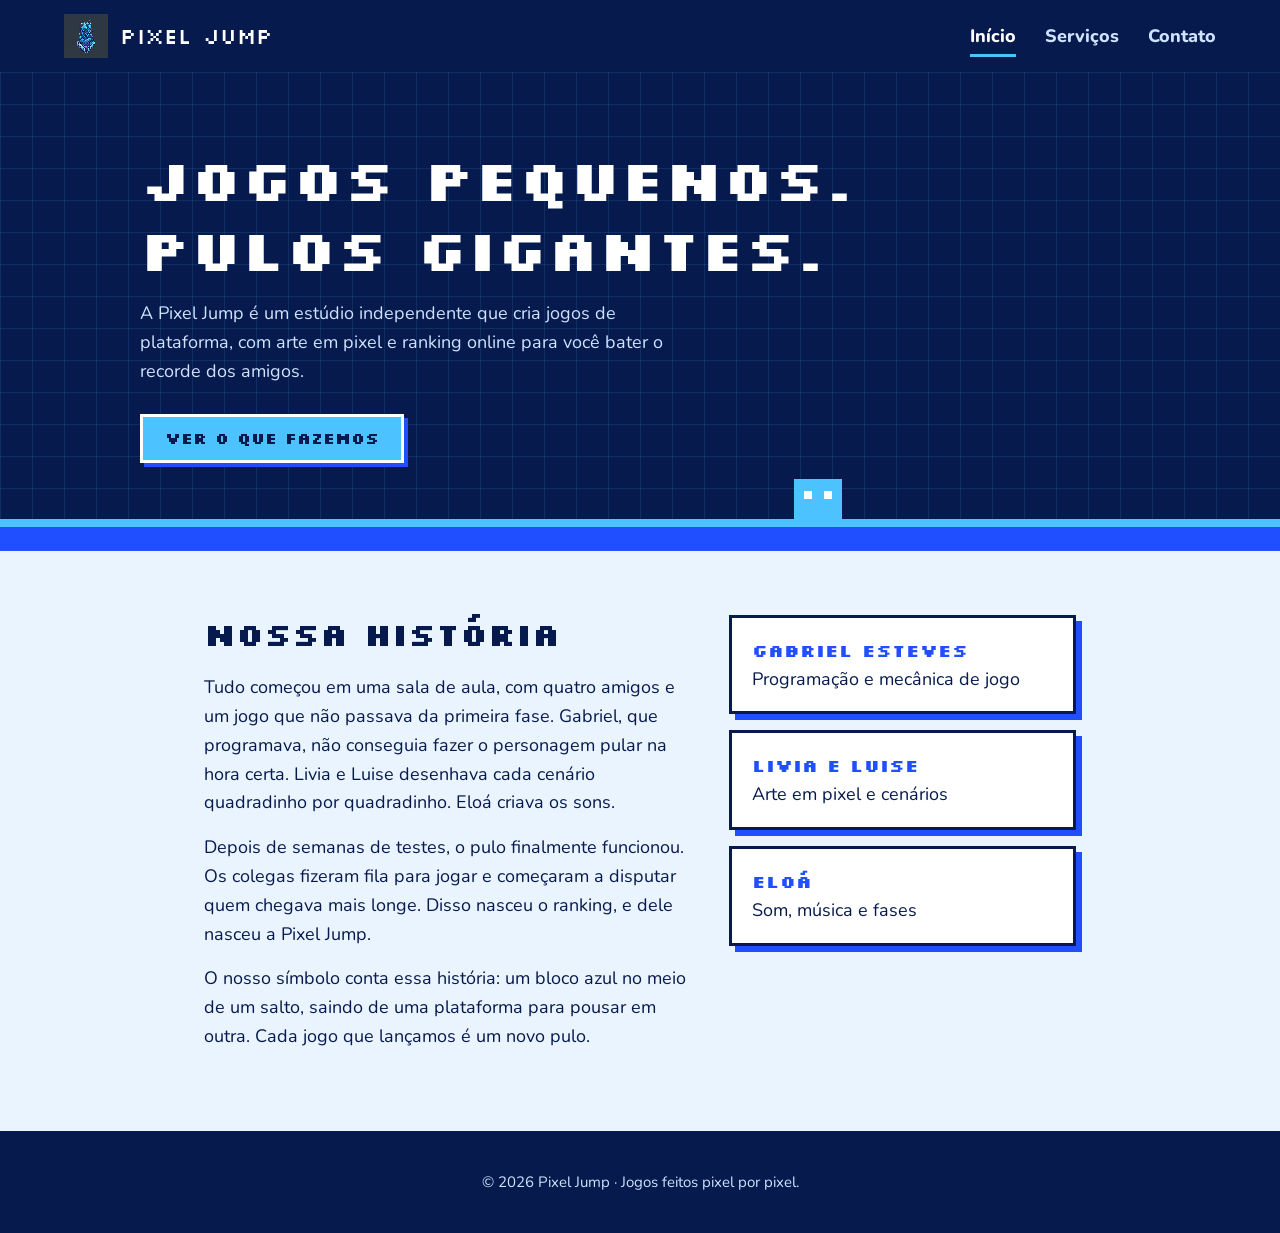
==== site/index.html @ 45aedc46 "commit antes da conexão site e jogo" ====
<!DOCTYPE html>
<html lang="pt-br">
<head>
<meta charset="UTF-8">
<meta name="viewport" content="width=device-width, initial-scale=1.0">
<title>Pixel Jump | Estúdio de jogos</title>
<link rel="icon" href="Imagem_Logo.jpg" type="image/svg+xml">
<link rel="preconnect" href="https://fonts.googleapis.com">
<link rel="preconnect" href="https://fonts.gstatic.com" crossorigin>
<link href="https://fonts.googleapis.com/css2?family=Nunito:wght@400;600;800&family=Silkscreen:wght@400;700&display=swap" rel="stylesheet">
<link rel="stylesheet" href="style.css">
</head>
<body>
<header class="topo">
  <a class="marca" href="index.html"><img src="Imagem_Logo.jpg" alt=""><span>Pixel Jump</span></a>
  <nav class="menu">
    <a href="index.html" aria-current="page">Início</a>
    <a href="servicos.html">Serviços</a>
    <a href="contato.html">Contato</a>
  </nav>
</header>
<main>
  <section class="hero">
    <div class="hero-in">
      <h1>Jogos pequenos. Pulos gigantes.</h1>
      <p>A Pixel Jump é um estúdio independente que cria jogos de plataforma, com arte em pixel e ranking online para você bater o recorde dos amigos.</p>
      <a class="btn" href="servicos.html">Ver o que fazemos</a>
    </div>
    <div class="chao"><div class="heroi" aria-hidden="true"></div></div>
  </section>


  <section class="bloco hist">
    <div>
      <h2>Nossa história</h2>
      <p>Tudo começou em uma sala de aula, com quatro amigos e um jogo que não passava da primeira fase. Gabriel, que programava, não conseguia fazer o personagem pular na hora certa. Livia e Luise desenhava cada cenário quadradinho por quadradinho. Eloá criava os sons.</p>
      <p>Depois de semanas de testes, o pulo finalmente funcionou. Os colegas fizeram fila para jogar e começaram a disputar quem chegava mais longe. Disso nasceu o ranking, e dele nasceu a Pixel Jump.</p>
      <p>O nosso símbolo conta essa história: um bloco azul no meio de um salto, saindo de uma plataforma para pousar em outra. Cada jogo que lançamos é um novo pulo.</p>
    </div>
    <ul class="fundadores">
      <li><strong>Gabriel Esteves</strong>Programação e mecânica de jogo</li>
      <li><strong>Livia e Luise</strong>Arte em pixel e cenários</li>
      <li><strong>Eloá</strong>Som, música e fases</li>
    </ul>
  </section>
</main>
<footer class="rodape"><p>© 2026 Pixel Jump · Jogos feitos pixel por pixel.</p></footer>
</body>
</html>
---- site/style.css ----
:root{--noite:#071a4d;--medio:#123a9c;--royal:#1f4fff;--ceu:#4cc3ff;--gelo:#eaf4ff}
*{box-sizing:border-box}
body{margin:0;font:18px/1.6 Nunito,Arial,sans-serif;background:var(--gelo);color:var(--noite)}
h1,h2,h3,.marca span,.btn{font-family:Silkscreen,"Courier New",monospace;line-height:1.2}
a:focus-visible,button:focus-visible,input:focus-visible,select:focus-visible,textarea:focus-visible{outline:3px solid var(--ceu);outline-offset:2px}


.topo{background:var(--noite);display:flex;justify-content:space-between;align-items:center;flex-wrap:wrap;gap:12px;padding:14px 5vw}
.marca{display:flex;align-items:center;gap:12px;color:#fff;text-decoration:none;font-size:22px}
.marca img{width:44px;height:44px;image-rendering:pixelated}
.menu a{color:#cfe3ff;text-decoration:none;margin-left:24px;font-weight:800;padding:6px 0;border-bottom:3px solid transparent}
.menu a:hover,.menu a[aria-current]{color:#fff;border-color:var(--ceu)}


.hero{background-color:var(--noite);background-image:linear-gradient(rgba(76,195,255,.12) 1px,transparent 1px),linear-gradient(90deg,rgba(76,195,255,.12) 1px,transparent 1px);background-size:32px 32px;color:#fff;padding:72px 5vw 0;overflow:hidden}
.hero-in{max-width:1000px;margin:auto}
.hero h1{font-size:clamp(30px,6vw,58px);margin:0 0 16px;max-width:14ch}
.hero p{max-width:52ch;color:#cfe3ff;margin:0 0 28px}
.chao{position:relative;height:32px;background:var(--royal);margin:56px -5vw 0;border-top:8px solid var(--ceu)}
.heroi{position:absolute;left:62%;bottom:100%;width:48px;height:48px;background:var(--ceu);animation:pulo 1.6s steps(8) infinite}
.heroi::before{content:"";position:absolute;left:10px;top:12px;width:8px;height:8px;background:#fff;box-shadow:20px 0 #fff}
@keyframes pulo{0%,100%{transform:translateY(0)}50%{transform:translateY(-120px)}}
@media (prefers-reduced-motion:reduce){.heroi{animation:none}}


.btn{display:inline-block;background:var(--ceu);color:var(--noite);border:3px solid var(--noite);box-shadow:4px 4px 0 var(--royal);padding:12px 22px;font-size:16px;font-weight:700;cursor:pointer;text-decoration:none}
.hero .btn{border-color:#fff}
.btn:hover{transform:translate(2px,2px);box-shadow:2px 2px 0 var(--royal)}


.bloco{max-width:1000px;margin:auto;padding:64px 5vw}
h2{font-size:clamp(22px,3.5vw,32px);margin:0 0 20px}
.sub{max-width:60ch;margin:0 0 32px}
.hist{display:grid;gap:40px;grid-template-columns:1.4fr 1fr;align-items:start}
.hist p{max-width:62ch;margin:0 0 16px}
.fundadores{list-style:none;padding:0;margin:0;display:grid;gap:16px}
.fundadores li,.card{background:#fff;border:3px solid var(--noite);box-shadow:6px 6px 0 var(--royal);padding:18px 20px}
.fundadores strong{display:block;font-family:Silkscreen,"Courier New",monospace;color:var(--royal)}
.cards{display:grid;gap:32px;grid-template-columns:repeat(auto-fit,minmax(270px,1fr))}
.card{border-left:14px solid var(--royal);padding:24px}
.card h3{margin:0 0 10px;font-size:18px;color:var(--medio)}
.card p{margin:0}


.contato{display:grid;gap:40px;grid-template-columns:1fr 1fr}
form{display:grid;gap:16px;background:#fff;border:3px solid var(--noite);box-shadow:8px 8px 0 var(--royal);padding:28px}
label{font-weight:800}
input,select,textarea{width:100%;padding:10px;margin-top:6px;border:3px solid var(--noite);background:var(--gelo);font:inherit;color:var(--noite)}
.termos{display:flex;gap:10px;align-items:center;font-weight:600}
.termos input{width:auto;margin:0}
.acoes{display:flex;gap:14px;flex-wrap:wrap}
#ok{display:none;margin:0;font-weight:800;color:var(--royal)}
iframe{width:100%;height:100%;min-height:380px;border:3px solid var(--noite);box-shadow:8px 8px 0 var(--ceu)}


.rodape{background:var(--noite);color:#cfe3ff;text-align:center;padding:24px 5vw;font-size:15px}
@media(max-width:800px){.hist,.contato{grid-template-columns:1fr}.menu a{margin:0 16px 0 0}}
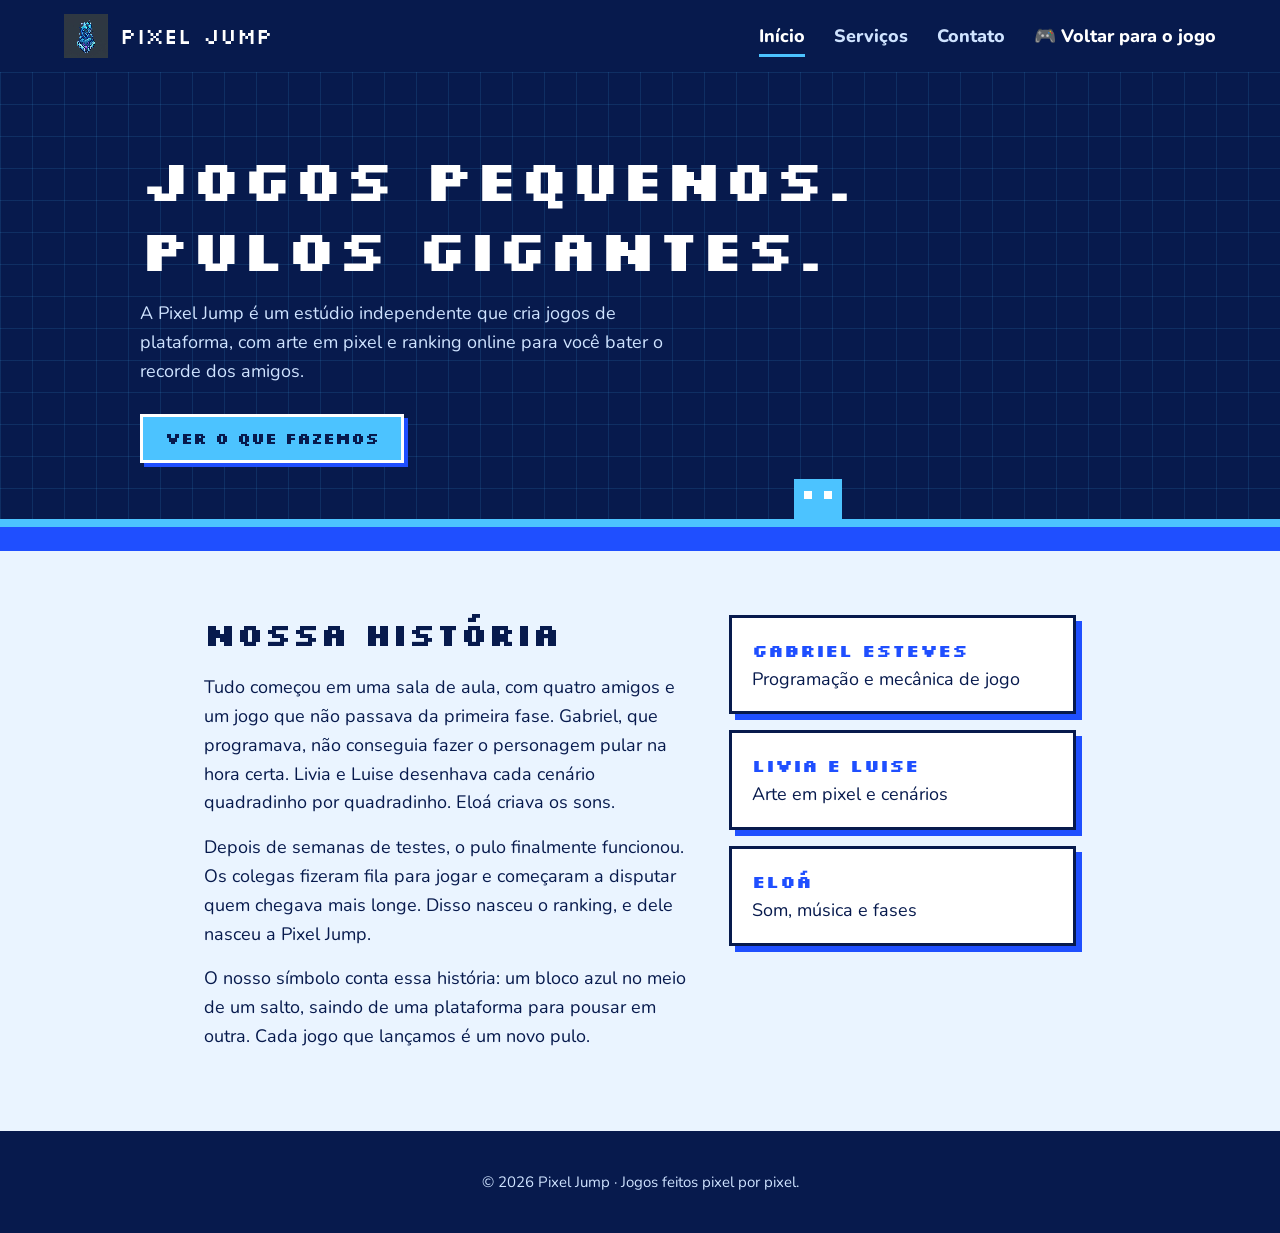
==== commit c4192456: "commit final (conexão site e jogo)" ====
--- a/site/index.html
+++ b/site/index.html
@@ -17,6 +17,7 @@
     <a href="index.html" aria-current="page">Início</a>
     <a href="servicos.html">Serviços</a>
     <a href="contato.html">Contato</a>
+    <a href="../index.php" class="btn-voltar">🎮 Voltar para o jogo</a>
   </nav>
 </header>
 <main>
--- a/site/style.css
+++ b/site/style.css
@@ -54,4 +54,18 @@
 
 
 .rodape{background:var(--noite);color:#cfe3ff;text-align:center;padding:24px 5vw;font-size:15px}
-@media(max-width:800px){.hist,.contato{grid-template-columns:1fr}.menu a{margin:0 16px 0 0}}+@media(max-width:800px){.hist,.contato{grid-template-columns:1fr}.menu a{margin:0 16px 0 0}}
+
+.btn-voltar {
+    color: white !important;
+    padding: 10px 16px;
+    border-radius: 8px;
+    font-weight: 800;
+    text-decoration: none;
+    transition: 0.3s;
+}
+
+.btn-voltar:hover {
+    color: #222 !important;
+    transform: translateY(-3px);
+}
